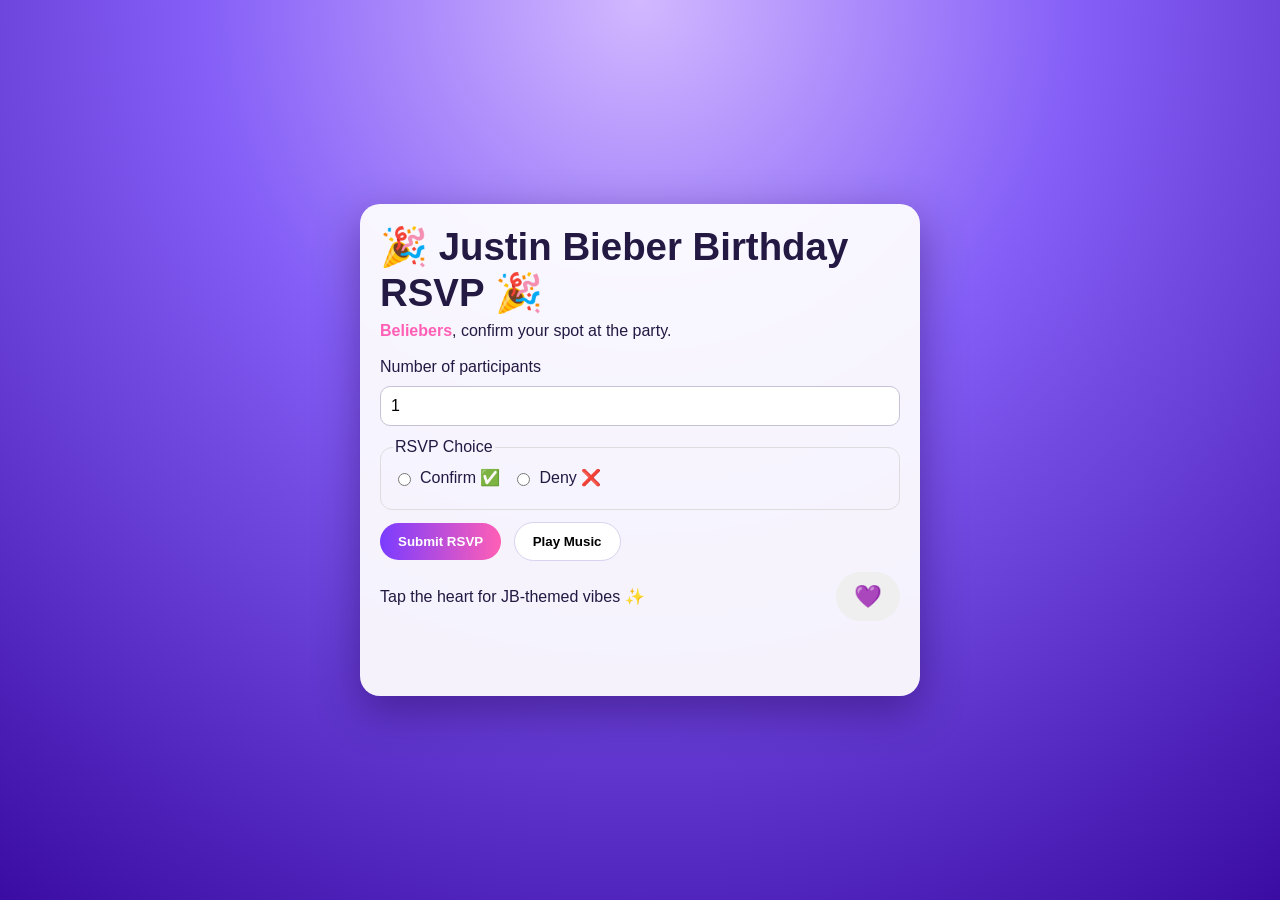
==== index.html @ 8f850f7c "feat: add JB-themed RSVP web app with responsive UI and music support Agent-Logs-Url: https://github" ====
<!doctype html>
<html lang="en">
  <head>
    <meta charset="UTF-8" />
    <meta name="viewport" content="width=device-width, initial-scale=1.0" />
    <title>Belieber Birthday RSVP</title>
    <style>
      :root {
        --jb-purple: #7a3cff;
        --jb-pink: #ff5fb5;
        --panel: #ffffffee;
        --text: #231942;
      }
      * {
        box-sizing: border-box;
      }
      body {
        margin: 0;
        min-height: 100vh;
        font-family: "Trebuchet MS", "Segoe UI", sans-serif;
        color: var(--text);
        background: radial-gradient(circle at top, #d2b8ff 0%, #845ef7 40%, #3a0ca3 100%);
        display: grid;
        place-items: center;
        padding: 16px;
      }
      .card {
        width: min(100%, 560px);
        background: var(--panel);
        border-radius: 20px;
        padding: 20px;
        box-shadow: 0 15px 45px #20004770;
      }
      h1 {
        margin: 0;
        font-size: clamp(1.7rem, 4vw, 2.4rem);
      }
      .subtitle {
        margin: 6px 0 18px;
      }
      .sparkle {
        color: var(--jb-pink);
        font-weight: 700;
      }
      fieldset {
        border: 1px solid #ddd;
        border-radius: 12px;
        margin: 12px 0;
        padding: 12px;
      }
      label {
        display: block;
        margin-bottom: 10px;
      }
      input[type="number"] {
        width: 100%;
        border-radius: 10px;
        border: 1px solid #c5c2d6;
        padding: 10px;
        font-size: 1rem;
      }
      .choices {
        display: flex;
        flex-wrap: wrap;
        gap: 12px;
      }
      .choices label {
        display: inline-flex;
        align-items: center;
        gap: 6px;
      }
      button {
        border: none;
        border-radius: 999px;
        padding: 11px 18px;
        font-weight: 700;
        cursor: pointer;
      }
      .submit {
        background: linear-gradient(90deg, var(--jb-purple), var(--jb-pink));
        color: #fff;
      }
      .music {
        margin-left: 8px;
        background: #fff;
        border: 1px solid #d7d3ef;
      }
      #response {
        margin-top: 14px;
        min-height: 1.5em;
        font-weight: 700;
      }
      .interactive {
        margin-top: 10px;
        display: flex;
        align-items: center;
        justify-content: space-between;
        gap: 12px;
      }
      .heart {
        font-size: 1.4rem;
        transition: transform 0.2s;
      }
      .heart.pulse {
        transform: scale(1.25);
      }
      @media (max-width: 520px) {
        .interactive {
          flex-direction: column;
          align-items: flex-start;
        }
      }
    </style>
  </head>
  <body>
    <main class="card">
      <h1>🎉 Justin Bieber Birthday RSVP 🎉</h1>
      <p class="subtitle"><span class="sparkle">Beliebers</span>, confirm your spot at the party.</p>

      <form id="rsvpForm">
        <label for="participants">Number of participants</label>
        <input id="participants" name="participants" type="number" min="0" max="20" value="1" required />

        <fieldset>
          <legend>RSVP Choice</legend>
          <div class="choices">
            <label><input type="radio" name="choice" value="confirm" required /> Confirm ✅</label>
            <label><input type="radio" name="choice" value="deny" /> Deny ❌</label>
          </div>
        </fieldset>

        <div>
          <button class="submit" type="submit">Submit RSVP</button>
          <button id="musicToggle" class="music" type="button" aria-pressed="false">Play Music</button>
        </div>
      </form>

      <div class="interactive">
        <p id="quote">Tap the heart for JB-themed vibes ✨</p>
        <button id="heartBtn" type="button" aria-label="Interactive heart reaction">
          <span id="heart" class="heart">💜</span>
        </button>
      </div>

      <p id="response" aria-live="polite"></p>

      <audio id="partyAudio" src="./assets/jb-party-theme.wav" loop></audio>
    </main>

    <script>
      const form = document.getElementById("rsvpForm");
      const participantsInput = document.getElementById("participants");
      const response = document.getElementById("response");
      const quote = document.getElementById("quote");
      const heart = document.getElementById("heart");
      const heartBtn = document.getElementById("heartBtn");
      const musicToggle = document.getElementById("musicToggle");
      const audio = document.getElementById("partyAudio");

      const quotes = [
        "Party mode: BELIEVE 🔥",
        "Keep calm and stay a Belieber 💫",
        "Purple lights, good vibes, great night 🎶",
      ];
      let quoteIndex = 0;

      document.querySelectorAll('input[name="choice"]').forEach((radio) => {
        radio.addEventListener("change", () => {
          if (radio.value === "deny" && radio.checked) {
            participantsInput.value = 0;
            participantsInput.setAttribute("readonly", "readonly");
          } else if (radio.value === "confirm" && radio.checked) {
            participantsInput.removeAttribute("readonly");
            if (Number(participantsInput.value) <= 0) participantsInput.value = 1;
          }
        });
      });

      form.addEventListener("submit", (event) => {
        event.preventDefault();
        const choice = new FormData(form).get("choice");
        const participants = Number(participantsInput.value);

        if (choice === "confirm") {
          response.textContent =
            participants > 0
              ? `Confirmed for ${participants} participant${participants === 1 ? "" : "s"} 🎉`
              : "Please add at least 1 participant to confirm.";
          return;
        }

        response.textContent = "RSVP denied. We will miss you at the party!";
      });

      heartBtn.addEventListener("click", () => {
        quoteIndex = (quoteIndex + 1) % quotes.length;
        quote.textContent = quotes[quoteIndex];
        heart.classList.add("pulse");
        setTimeout(() => heart.classList.remove("pulse"), 200);
      });

      const setMusicButton = (playing) => {
        musicToggle.textContent = playing ? "Pause Music" : "Play Music";
        musicToggle.setAttribute("aria-pressed", String(playing));
      };

      musicToggle.addEventListener("click", async () => {
        if (audio.paused) {
          try {
            await audio.play();
            setMusicButton(true);
          } catch {
            response.textContent = "Music is ready, but your browser requires a tap to start playback.";
            setMusicButton(false);
          }
        } else {
          audio.pause();
          setMusicButton(false);
        }
      });

      window.addEventListener("load", async () => {
        try {
          await audio.play();
          setMusicButton(true);
        } catch {
          setMusicButton(false);
        }
      });
    </script>
  </body>
</html>
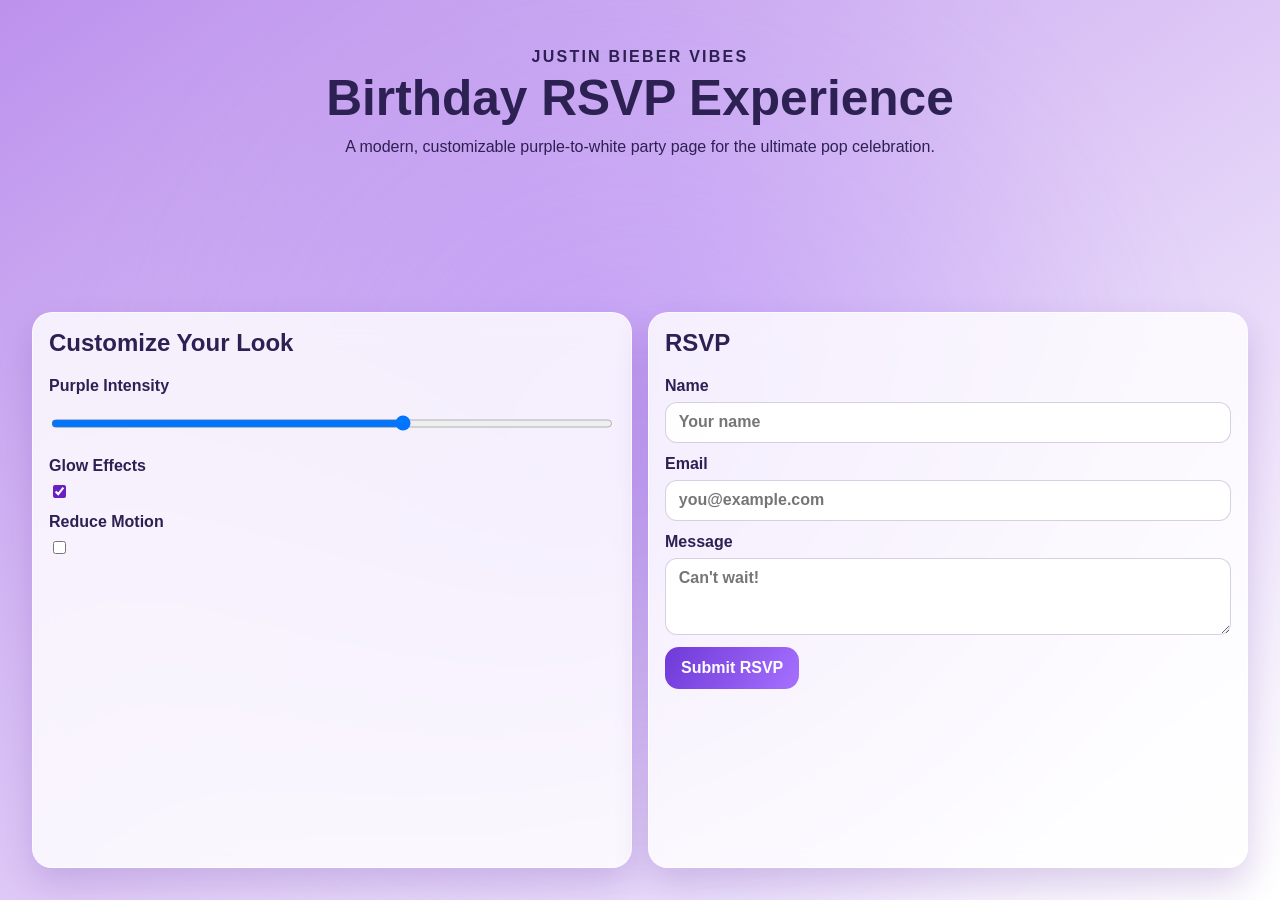
==== commit 73ceb916: "feat: improve accessibility for labels and reduced-motion defaults Agent-Logs-Url: https://github.co" ====
--- a/index.html
+++ b/index.html
@@ -1,232 +1,70 @@
-<!doctype html>
+<!DOCTYPE html>
 <html lang="en">
   <head>
     <meta charset="UTF-8" />
     <meta name="viewport" content="width=device-width, initial-scale=1.0" />
-    <title>Belieber Birthday RSVP</title>
-    <style>
-      :root {
-        --jb-purple: #7a3cff;
-        --jb-pink: #ff5fb5;
-        --panel: #ffffffee;
-        --text: #231942;
-      }
-      * {
-        box-sizing: border-box;
-      }
-      body {
-        margin: 0;
-        min-height: 100vh;
-        font-family: "Trebuchet MS", "Segoe UI", sans-serif;
-        color: var(--text);
-        background: radial-gradient(circle at top, #d2b8ff 0%, #845ef7 40%, #3a0ca3 100%);
-        display: grid;
-        place-items: center;
-        padding: 16px;
-      }
-      .card {
-        width: min(100%, 560px);
-        background: var(--panel);
-        border-radius: 20px;
-        padding: 20px;
-        box-shadow: 0 15px 45px #20004770;
-      }
-      h1 {
-        margin: 0;
-        font-size: clamp(1.7rem, 4vw, 2.4rem);
-      }
-      .subtitle {
-        margin: 6px 0 18px;
-      }
-      .sparkle {
-        color: var(--jb-pink);
-        font-weight: 700;
-      }
-      fieldset {
-        border: 1px solid #ddd;
-        border-radius: 12px;
-        margin: 12px 0;
-        padding: 12px;
-      }
-      label {
-        display: block;
-        margin-bottom: 10px;
-      }
-      input[type="number"] {
-        width: 100%;
-        border-radius: 10px;
-        border: 1px solid #c5c2d6;
-        padding: 10px;
-        font-size: 1rem;
-      }
-      .choices {
-        display: flex;
-        flex-wrap: wrap;
-        gap: 12px;
-      }
-      .choices label {
-        display: inline-flex;
-        align-items: center;
-        gap: 6px;
-      }
-      button {
-        border: none;
-        border-radius: 999px;
-        padding: 11px 18px;
-        font-weight: 700;
-        cursor: pointer;
-      }
-      .submit {
-        background: linear-gradient(90deg, var(--jb-purple), var(--jb-pink));
-        color: #fff;
-      }
-      .music {
-        margin-left: 8px;
-        background: #fff;
-        border: 1px solid #d7d3ef;
-      }
-      #response {
-        margin-top: 14px;
-        min-height: 1.5em;
-        font-weight: 700;
-      }
-      .interactive {
-        margin-top: 10px;
-        display: flex;
-        align-items: center;
-        justify-content: space-between;
-        gap: 12px;
-      }
-      .heart {
-        font-size: 1.4rem;
-        transition: transform 0.2s;
-      }
-      .heart.pulse {
-        transform: scale(1.25);
-      }
-      @media (max-width: 520px) {
-        .interactive {
-          flex-direction: column;
-          align-items: flex-start;
-        }
-      }
-    </style>
+    <meta
+      name="description"
+      content="Justin Bieber-themed RSVP experience with modern customization."
+    />
+    <title>JB Birthday RSVP</title>
+    <link rel="stylesheet" href="./styles.css" />
   </head>
   <body>
-    <main class="card">
-      <h1>🎉 Justin Bieber Birthday RSVP 🎉</h1>
-      <p class="subtitle"><span class="sparkle">Beliebers</span>, confirm your spot at the party.</p>
+    <div class="background-glow"></div>
+    <header class="hero">
+      <p class="eyebrow">Justin Bieber Vibes</p>
+      <h1>Birthday RSVP Experience</h1>
+      <p class="subtitle">
+        A modern, customizable purple-to-white party page for the ultimate
+        pop celebration.
+      </p>
+    </header>
 
-      <form id="rsvpForm">
-        <label for="participants">Number of participants</label>
-        <input id="participants" name="participants" type="number" min="0" max="20" value="1" required />
+    <main class="layout">
+      <section class="card customizer" aria-labelledby="customizer-title">
+        <h2 id="customizer-title">Customize Your Look</h2>
+        <label for="purpleRange">
+          Purple Intensity
+          <input id="purpleRange" type="range" min="40" max="95" value="75" />
+        </label>
+        <label for="glowToggle">
+          Glow Effects
+          <input id="glowToggle" type="checkbox" checked />
+        </label>
+        <label for="motionToggle">
+          Reduce Motion
+          <input id="motionToggle" type="checkbox" />
+        </label>
+      </section>
 
-        <fieldset>
-          <legend>RSVP Choice</legend>
-          <div class="choices">
-            <label><input type="radio" name="choice" value="confirm" required /> Confirm ✅</label>
-            <label><input type="radio" name="choice" value="deny" /> Deny ❌</label>
-          </div>
-        </fieldset>
-
-        <div>
-          <button class="submit" type="submit">Submit RSVP</button>
-          <button id="musicToggle" class="music" type="button" aria-pressed="false">Play Music</button>
-        </div>
-      </form>
-
-      <div class="interactive">
-        <p id="quote">Tap the heart for JB-themed vibes ✨</p>
-        <button id="heartBtn" type="button" aria-label="Interactive heart reaction">
-          <span id="heart" class="heart">💜</span>
-        </button>
-      </div>
-
-      <p id="response" aria-live="polite"></p>
-
-      <audio id="partyAudio" src="./assets/jb-party-theme.wav" loop></audio>
+      <section class="card rsvp" aria-labelledby="rsvp-title">
+        <h2 id="rsvp-title">RSVP</h2>
+        <form id="rsvpForm" novalidate>
+          <label for="name">
+            Name
+            <input id="name" name="name" type="text" placeholder="Your name" required />
+          </label>
+          <label for="email">
+            Email
+            <input
+              id="email"
+              name="email"
+              type="email"
+              placeholder="you@example.com"
+              required
+            />
+          </label>
+          <label for="message">
+            Message
+            <textarea id="message" name="message" rows="3" placeholder="Can't wait!"></textarea>
+          </label>
+          <button type="submit">Submit RSVP</button>
+        </form>
+        <p id="status" role="status" aria-live="polite"></p>
+      </section>
     </main>
 
-    <script>
-      const form = document.getElementById("rsvpForm");
-      const participantsInput = document.getElementById("participants");
-      const response = document.getElementById("response");
-      const quote = document.getElementById("quote");
-      const heart = document.getElementById("heart");
-      const heartBtn = document.getElementById("heartBtn");
-      const musicToggle = document.getElementById("musicToggle");
-      const audio = document.getElementById("partyAudio");
-
-      const quotes = [
-        "Party mode: BELIEVE 🔥",
-        "Keep calm and stay a Belieber 💫",
-        "Purple lights, good vibes, great night 🎶",
-      ];
-      let quoteIndex = 0;
-
-      document.querySelectorAll('input[name="choice"]').forEach((radio) => {
-        radio.addEventListener("change", () => {
-          if (radio.value === "deny" && radio.checked) {
-            participantsInput.value = 0;
-            participantsInput.setAttribute("readonly", "readonly");
-          } else if (radio.value === "confirm" && radio.checked) {
-            participantsInput.removeAttribute("readonly");
-            if (Number(participantsInput.value) <= 0) participantsInput.value = 1;
-          }
-        });
-      });
-
-      form.addEventListener("submit", (event) => {
-        event.preventDefault();
-        const choice = new FormData(form).get("choice");
-        const participants = Number(participantsInput.value);
-
-        if (choice === "confirm") {
-          response.textContent =
-            participants > 0
-              ? `Confirmed for ${participants} participant${participants === 1 ? "" : "s"} 🎉`
-              : "Please add at least 1 participant to confirm.";
-          return;
-        }
-
-        response.textContent = "RSVP denied. We will miss you at the party!";
-      });
-
-      heartBtn.addEventListener("click", () => {
-        quoteIndex = (quoteIndex + 1) % quotes.length;
-        quote.textContent = quotes[quoteIndex];
-        heart.classList.add("pulse");
-        setTimeout(() => heart.classList.remove("pulse"), 200);
-      });
-
-      const setMusicButton = (playing) => {
-        musicToggle.textContent = playing ? "Pause Music" : "Play Music";
-        musicToggle.setAttribute("aria-pressed", String(playing));
-      };
-
-      musicToggle.addEventListener("click", async () => {
-        if (audio.paused) {
-          try {
-            await audio.play();
-            setMusicButton(true);
-          } catch {
-            response.textContent = "Music is ready, but your browser requires a tap to start playback.";
-            setMusicButton(false);
-          }
-        } else {
-          audio.pause();
-          setMusicButton(false);
-        }
-      });
-
-      window.addEventListener("load", async () => {
-        try {
-          await audio.play();
-          setMusicButton(true);
-        } catch {
-          setMusicButton(false);
-        }
-      });
-    </script>
+    <script src="./script.js"></script>
   </body>
 </html>
--- a/styles.css
+++ b/styles.css
@@ -0,0 +1,149 @@
+:root {
+  --purple-h: 268;
+  --purple-s: 72%;
+  --purple-l: 75%;
+  --white: #ffffff;
+  --text: #2d2052;
+  --surface: rgba(255, 255, 255, 0.82);
+  --shadow: 0 16px 34px rgba(75, 21, 152, 0.18);
+}
+
+* {
+  box-sizing: border-box;
+}
+
+body {
+  margin: 0;
+  min-height: 100vh;
+  font-family: "Inter", "Segoe UI", Roboto, sans-serif;
+  color: var(--text);
+  background: linear-gradient(
+    145deg,
+    hsl(var(--purple-h), var(--purple-s), var(--purple-l)),
+    var(--white)
+  );
+  display: grid;
+  gap: 1.25rem;
+  padding: 2rem;
+}
+
+.background-glow {
+  position: fixed;
+  inset: -20%;
+  background: radial-gradient(circle, rgba(154, 97, 249, 0.35), transparent 50%);
+  filter: blur(40px);
+  pointer-events: none;
+  z-index: -1;
+  animation: pulse 4s ease-in-out infinite;
+}
+
+.hero {
+  text-align: center;
+}
+
+.eyebrow {
+  text-transform: uppercase;
+  letter-spacing: 0.14em;
+  font-weight: 700;
+  margin-bottom: 0.2rem;
+}
+
+h1 {
+  margin: 0;
+  font-size: clamp(2rem, 6vw, 3.1rem);
+}
+
+.subtitle {
+  margin: 0.7rem auto 0;
+  max-width: 45rem;
+}
+
+.layout {
+  display: grid;
+  gap: 1rem;
+  grid-template-columns: repeat(auto-fit, minmax(290px, 1fr));
+}
+
+.card {
+  background: var(--surface);
+  border: 1px solid rgba(255, 255, 255, 0.7);
+  border-radius: 20px;
+  padding: 1rem;
+  box-shadow: var(--shadow);
+  backdrop-filter: blur(14px);
+}
+
+h2 {
+  margin-top: 0;
+}
+
+label {
+  display: grid;
+  gap: 0.45rem;
+  margin-bottom: 0.75rem;
+  font-weight: 600;
+}
+
+input,
+textarea,
+button {
+  font: inherit;
+}
+
+input[type="text"],
+input[type="email"],
+textarea,
+input[type="range"] {
+  border: 1px solid rgba(87, 54, 136, 0.24);
+  border-radius: 12px;
+  padding: 0.65rem 0.8rem;
+  background: rgba(255, 255, 255, 0.95);
+}
+
+input[type="checkbox"] {
+  accent-color: hsl(var(--purple-h), var(--purple-s), 44%);
+  justify-self: start;
+}
+
+button {
+  background: linear-gradient(120deg, #6f39d8, #a670ff);
+  color: #fff;
+  border: 0;
+  border-radius: 14px;
+  padding: 0.75rem 1rem;
+  font-weight: 700;
+  cursor: pointer;
+  transition: transform 0.2s ease, box-shadow 0.2s ease;
+}
+
+button:hover {
+  transform: translateY(-2px);
+  box-shadow: 0 10px 18px rgba(111, 57, 216, 0.35);
+}
+
+#status {
+  min-height: 1.5em;
+  margin: 0.2rem 0 0;
+  font-weight: 600;
+}
+
+body.no-motion * {
+  animation: none !important;
+  transition: none !important;
+}
+
+body.no-glow .background-glow {
+  display: none;
+}
+
+@keyframes pulse {
+  0%,
+  100% {
+    transform: scale(0.9);
+    opacity: 0.8;
+  }
+  50% {
+    transform: scale(1.1);
+    opacity: 1;
+  }
+}
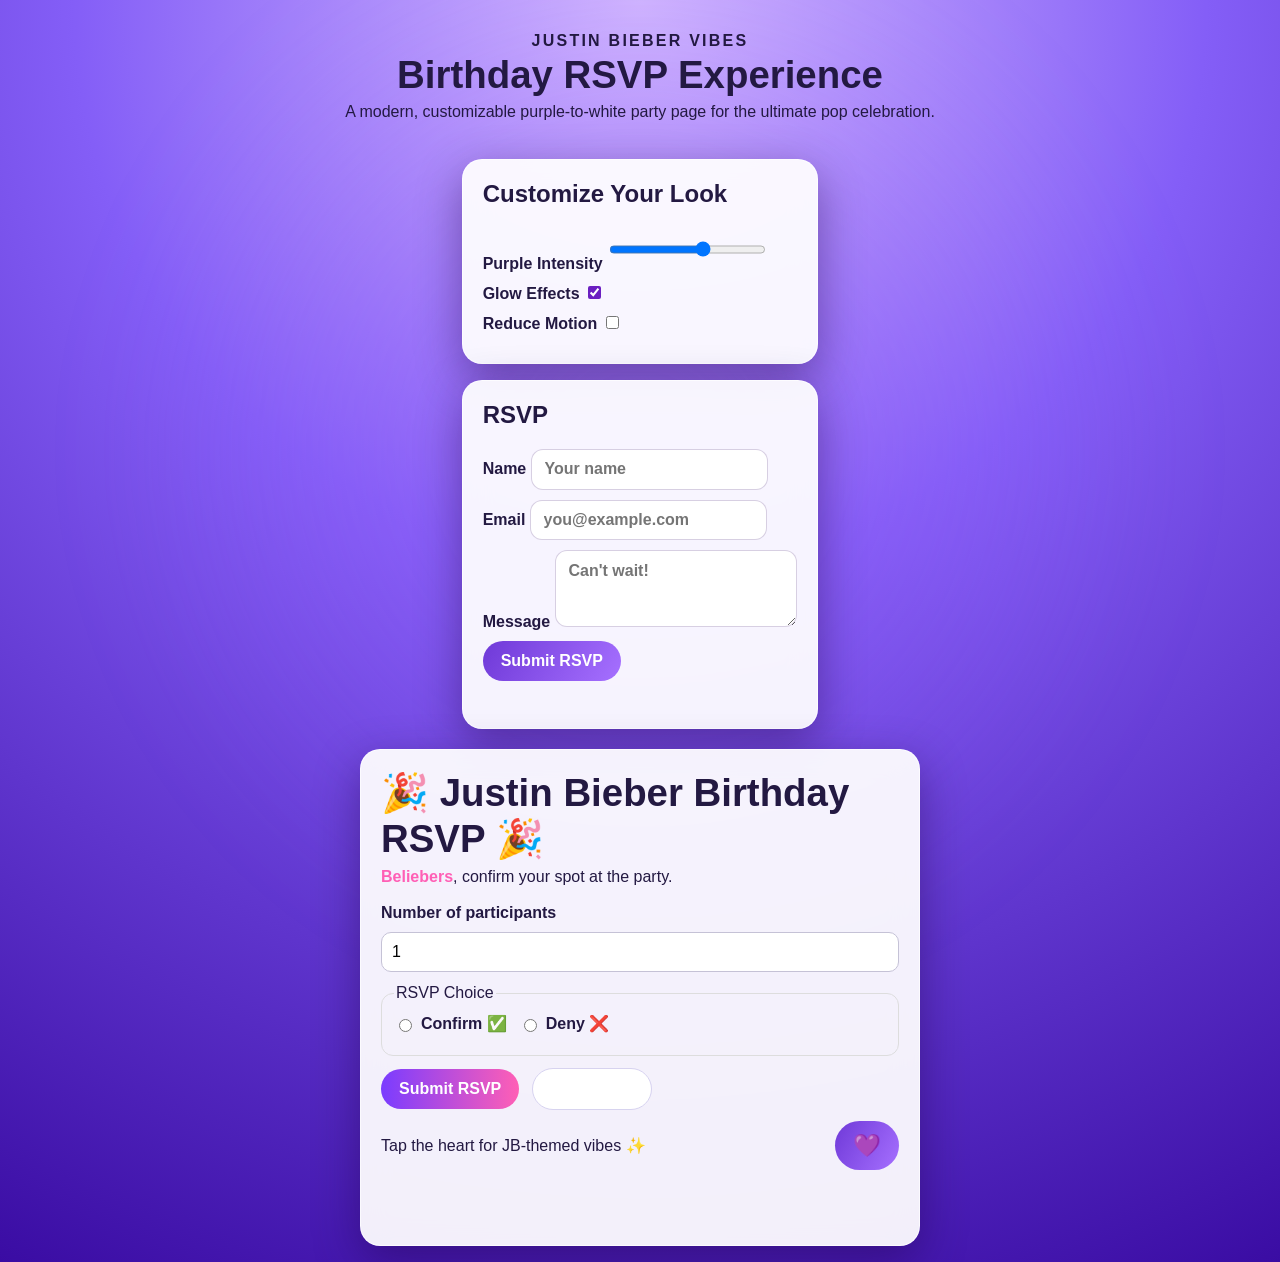
==== commit f89f18f4: "Merge branch 'main' into copilot/add-modern-website-customization" ====
--- a/index.html
+++ b/index.html
@@ -1,4 +1,5 @@
 <!DOCTYPE html>
+<!doctype html>
 <html lang="en">
   <head>
     <meta charset="UTF-8" />
@@ -66,5 +67,230 @@
     </main>
 
     <script src="./script.js"></script>
+    <title>Belieber Birthday RSVP</title>
+    <style>
+      :root {
+        --jb-purple: #7a3cff;
+        --jb-pink: #ff5fb5;
+        --panel: #ffffffee;
+        --text: #231942;
+      }
+      * {
+        box-sizing: border-box;
+      }
+      body {
+        margin: 0;
+        min-height: 100vh;
+        font-family: "Trebuchet MS", "Segoe UI", sans-serif;
+        color: var(--text);
+        background: radial-gradient(circle at top, #d2b8ff 0%, #845ef7 40%, #3a0ca3 100%);
+        display: grid;
+        place-items: center;
+        padding: 16px;
+      }
+      .card {
+        width: min(100%, 560px);
+        background: var(--panel);
+        border-radius: 20px;
+        padding: 20px;
+        box-shadow: 0 15px 45px #20004770;
+      }
+      h1 {
+        margin: 0;
+        font-size: clamp(1.7rem, 4vw, 2.4rem);
+      }
+      .subtitle {
+        margin: 6px 0 18px;
+      }
+      .sparkle {
+        color: var(--jb-pink);
+        font-weight: 700;
+      }
+      fieldset {
+        border: 1px solid #ddd;
+        border-radius: 12px;
+        margin: 12px 0;
+        padding: 12px;
+      }
+      label {
+        display: block;
+        margin-bottom: 10px;
+      }
+      input[type="number"] {
+        width: 100%;
+        border-radius: 10px;
+        border: 1px solid #c5c2d6;
+        padding: 10px;
+        font-size: 1rem;
+      }
+      .choices {
+        display: flex;
+        flex-wrap: wrap;
+        gap: 12px;
+      }
+      .choices label {
+        display: inline-flex;
+        align-items: center;
+        gap: 6px;
+      }
+      button {
+        border: none;
+        border-radius: 999px;
+        padding: 11px 18px;
+        font-weight: 700;
+        cursor: pointer;
+      }
+      .submit {
+        background: linear-gradient(90deg, var(--jb-purple), var(--jb-pink));
+        color: #fff;
+      }
+      .music {
+        margin-left: 8px;
+        background: #fff;
+        border: 1px solid #d7d3ef;
+      }
+      #response {
+        margin-top: 14px;
+        min-height: 1.5em;
+        font-weight: 700;
+      }
+      .interactive {
+        margin-top: 10px;
+        display: flex;
+        align-items: center;
+        justify-content: space-between;
+        gap: 12px;
+      }
+      .heart {
+        font-size: 1.4rem;
+        transition: transform 0.2s;
+      }
+      .heart.pulse {
+        transform: scale(1.25);
+      }
+      @media (max-width: 520px) {
+        .interactive {
+          flex-direction: column;
+          align-items: flex-start;
+        }
+      }
+    </style>
+  </head>
+  <body>
+    <main class="card">
+      <h1>🎉 Justin Bieber Birthday RSVP 🎉</h1>
+      <p class="subtitle"><span class="sparkle">Beliebers</span>, confirm your spot at the party.</p>
+
+      <form id="rsvpForm">
+        <label for="participants">Number of participants</label>
+        <input id="participants" name="participants" type="number" min="0" max="20" value="1" required />
+
+        <fieldset>
+          <legend>RSVP Choice</legend>
+          <div class="choices">
+            <label><input type="radio" name="choice" value="confirm" required /> Confirm ✅</label>
+            <label><input type="radio" name="choice" value="deny" /> Deny ❌</label>
+          </div>
+        </fieldset>
+
+        <div>
+          <button class="submit" type="submit">Submit RSVP</button>
+          <button id="musicToggle" class="music" type="button" aria-pressed="false">Play Music</button>
+        </div>
+      </form>
+
+      <div class="interactive">
+        <p id="quote">Tap the heart for JB-themed vibes ✨</p>
+        <button id="heartBtn" type="button" aria-label="Interactive heart reaction">
+          <span id="heart" class="heart">💜</span>
+        </button>
+      </div>
+
+      <p id="response" aria-live="polite"></p>
+
+      <audio id="partyAudio" src="./assets/jb-party-theme.wav" loop></audio>
+    </main>
+
+    <script>
+      const form = document.getElementById("rsvpForm");
+      const participantsInput = document.getElementById("participants");
+      const response = document.getElementById("response");
+      const quote = document.getElementById("quote");
+      const heart = document.getElementById("heart");
+      const heartBtn = document.getElementById("heartBtn");
+      const musicToggle = document.getElementById("musicToggle");
+      const audio = document.getElementById("partyAudio");
+
+      const quotes = [
+        "Party mode: BELIEVE 🔥",
+        "Keep calm and stay a Belieber 💫",
+        "Purple lights, good vibes, great night 🎶",
+      ];
+      let quoteIndex = 0;
+
+      document.querySelectorAll('input[name="choice"]').forEach((radio) => {
+        radio.addEventListener("change", () => {
+          if (radio.value === "deny" && radio.checked) {
+            participantsInput.value = 0;
+            participantsInput.setAttribute("readonly", "readonly");
+          } else if (radio.value === "confirm" && radio.checked) {
+            participantsInput.removeAttribute("readonly");
+            if (Number(participantsInput.value) <= 0) participantsInput.value = 1;
+          }
+        });
+      });
+
+      form.addEventListener("submit", (event) => {
+        event.preventDefault();
+        const choice = new FormData(form).get("choice");
+        const participants = Number(participantsInput.value);
+
+        if (choice === "confirm") {
+          response.textContent =
+            participants > 0
+              ? `Confirmed for ${participants} participant${participants === 1 ? "" : "s"} 🎉`
+              : "Please add at least 1 participant to confirm.";
+          return;
+        }
+
+        response.textContent = "RSVP denied. We will miss you at the party!";
+      });
+
+      heartBtn.addEventListener("click", () => {
+        quoteIndex = (quoteIndex + 1) % quotes.length;
+        quote.textContent = quotes[quoteIndex];
+        heart.classList.add("pulse");
+        setTimeout(() => heart.classList.remove("pulse"), 200);
+      });
+
+      const setMusicButton = (playing) => {
+        musicToggle.textContent = playing ? "Pause Music" : "Play Music";
+        musicToggle.setAttribute("aria-pressed", String(playing));
+      };
+
+      musicToggle.addEventListener("click", async () => {
+        if (audio.paused) {
+          try {
+            await audio.play();
+            setMusicButton(true);
+          } catch {
+            response.textContent = "Music is ready, but your browser requires a tap to start playback.";
+            setMusicButton(false);
+          }
+        } else {
+          audio.pause();
+          setMusicButton(false);
+        }
+      });
+
+      window.addEventListener("load", async () => {
+        try {
+          await audio.play();
+          setMusicButton(true);
+        } catch {
+          setMusicButton(false);
+        }
+      });
+    </script>
   </body>
 </html>
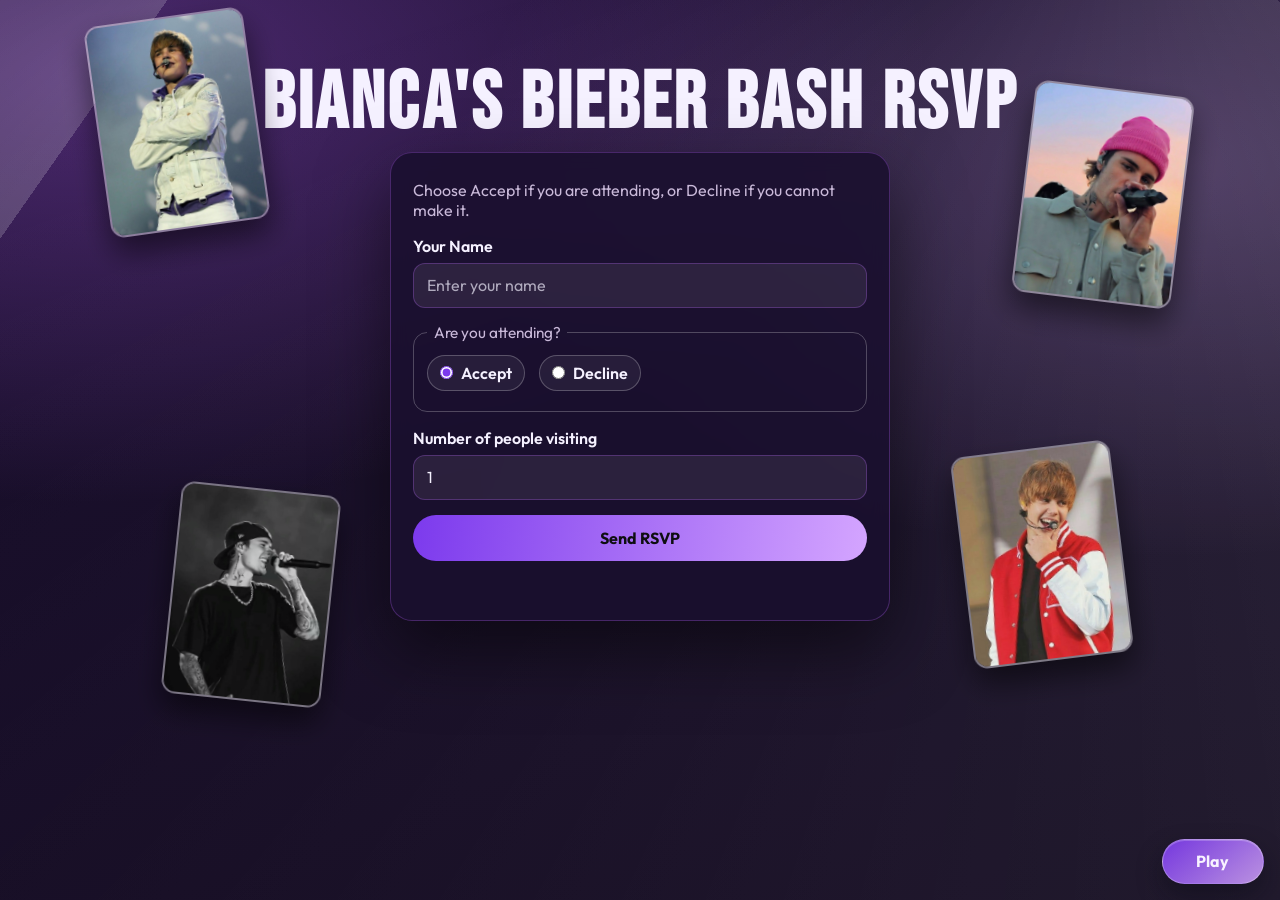
==== commit f52de727: "Add RSVP response pages with background music functionality - Created `sorry.html` for declined RSVP" ====
--- a/index.html
+++ b/index.html
@@ -1,4 +1,3 @@
-<!DOCTYPE html>
 <!doctype html>
 <html lang="en">
   <head>
@@ -6,291 +5,118 @@
     <meta name="viewport" content="width=device-width, initial-scale=1.0" />
     <meta
       name="description"
-      content="Justin Bieber-themed RSVP experience with modern customization."
+      content="Justin Bieber birthday RSVP page with one guest-count RSVP form."
     />
-    <title>JB Birthday RSVP</title>
+    <title>Belieber Birthday RSVP</title>
+    <link rel="preconnect" href="https://fonts.googleapis.com" />
+    <link rel="preconnect" href="https://fonts.gstatic.com" crossorigin />
+    <link
+      href="https://fonts.googleapis.com/css2?family=Bebas+Neue&family=Outfit:wght@300;400;600;700&display=swap"
+      rel="stylesheet"
+    />
     <link rel="stylesheet" href="./styles.css" />
   </head>
-  <body>
-    <div class="background-glow"></div>
-    <header class="hero">
-      <p class="eyebrow">Justin Bieber Vibes</p>
-      <h1>Birthday RSVP Experience</h1>
-      <p class="subtitle">
-        A modern, customizable purple-to-white party page for the ultimate
-        pop celebration.
-      </p>
-    </header>
+  <body data-song-src="./assets/babyJB.wav">
+    <div class="stage-lights" aria-hidden="true"></div>
 
-    <main class="layout">
-      <section class="card customizer" aria-labelledby="customizer-title">
-        <h2 id="customizer-title">Customize Your Look</h2>
-        <label for="purpleRange">
-          Purple Intensity
-          <input id="purpleRange" type="range" min="40" max="95" value="75" />
-        </label>
-        <label for="glowToggle">
-          Glow Effects
-          <input id="glowToggle" type="checkbox" checked />
-        </label>
-        <label for="motionToggle">
-          Reduce Motion
-          <input id="motionToggle" type="checkbox" />
-        </label>
+    <main class="page-wrap">
+      <h1 class="title">   Bianca's Bieber Bash RSVP   </h1>
+
+      <section class="rsvp-panel" aria-labelledby="rsvp-title">
+        <p class="panel-copy">
+          Choose Accept if you are attending, or Decline if you cannot make it.
+        </p>
+
+        <form id="rsvpForm" novalidate>
+          <label for="guestName">Your Name</label>
+          <input
+            id="guestName"
+            name="guestName"
+            type="text"
+            placeholder="Enter your name"
+            autocomplete="name"
+            required
+          />
+
+          <fieldset class="attendance-group">
+            <legend>Are you attending?</legend>
+            <label class="choice-pill" for="attendingYes">
+              <input
+                id="attendingYes"
+                type="radio"
+                name="attendance"
+                value="rsvp"
+                checked
+                required
+              />
+              <span>Accept</span>
+            </label>
+            <label class="choice-pill" for="attendingNo">
+              <input id="attendingNo" type="radio" name="attendance" value="deny" required />
+              <span>Decline</span>
+            </label>
+          </fieldset>
+
+          <label for="guestCount">Number of people visiting</label>
+          <input
+            id="guestCount"
+            name="guestCount"
+            type="number"
+            min="1"
+            max="20"
+            value="1"
+            required
+          />
+
+          <div class="guest-names-group" id="guestNamesGroup" hidden>
+            <label>Guest Names</label>
+            <p class="guest-names-helper">Add a name for every additional guest.</p>
+            <div id="guestNamesInputs" class="guest-names-inputs"></div>
+          </div>
+
+          <button type="submit">Send RSVP</button>
+        </form>
+
+        <p id="status" class="status" role="status" aria-live="polite"></p>
       </section>
 
-      <section class="card rsvp" aria-labelledby="rsvp-title">
-        <h2 id="rsvp-title">RSVP</h2>
-        <form id="rsvpForm" novalidate>
-          <label for="name">
-            Name
-            <input id="name" name="name" type="text" placeholder="Your name" required />
-          </label>
-          <label for="email">
-            Email
-            <input
-              id="email"
-              name="email"
-              type="email"
-              placeholder="you@example.com"
-              required
-            />
-          </label>
-          <label for="message">
-            Message
-            <textarea id="message" name="message" rows="3" placeholder="Can't wait!"></textarea>
-          </label>
-          <button type="submit">Submit RSVP</button>
-        </form>
-        <p id="status" role="status" aria-live="polite"></p>
-      </section>
+      <div class="jb-collage" aria-hidden="true">
+        <img
+          class="jb-shot shot-1"
+          src="./assets/JB1.jpg"
+          alt=""
+          loading="lazy"
+        />
+        <img
+          class="jb-shot shot-2"
+          src="./assets/JB2.jpg"
+          alt=""
+          loading="lazy"
+        />
+        <img
+          class="jb-shot shot-3"
+          src="./assets/JB3.jpg"
+          alt=""
+          loading="lazy"
+        />
+        <img
+          class="jb-shot shot-4"
+          src="./assets/JB4.jpg"
+          alt=""
+          loading="lazy"
+        />
+      </div>
     </main>
 
+    <aside class="music-dock" aria-label="Background music controls">
+      <button id="musicToggle" type="button" aria-pressed="false">Play</button>
+    </aside>
+
+    <audio id="bgMusic" preload="auto" loop>
+      <source src="./assets/babyJB.wav" type="audio/wav" />
+    </audio>
+
+    <script src="./music-player.js"></script>
     <script src="./script.js"></script>
-    <title>Belieber Birthday RSVP</title>
-    <style>
-      :root {
-        --jb-purple: #7a3cff;
-        --jb-pink: #ff5fb5;
-        --panel: #ffffffee;
-        --text: #231942;
-      }
-      * {
-        box-sizing: border-box;
-      }
-      body {
-        margin: 0;
-        min-height: 100vh;
-        font-family: "Trebuchet MS", "Segoe UI", sans-serif;
-        color: var(--text);
-        background: radial-gradient(circle at top, #d2b8ff 0%, #845ef7 40%, #3a0ca3 100%);
-        display: grid;
-        place-items: center;
-        padding: 16px;
-      }
-      .card {
-        width: min(100%, 560px);
-        background: var(--panel);
-        border-radius: 20px;
-        padding: 20px;
-        box-shadow: 0 15px 45px #20004770;
-      }
-      h1 {
-        margin: 0;
-        font-size: clamp(1.7rem, 4vw, 2.4rem);
-      }
-      .subtitle {
-        margin: 6px 0 18px;
-      }
-      .sparkle {
-        color: var(--jb-pink);
-        font-weight: 700;
-      }
-      fieldset {
-        border: 1px solid #ddd;
-        border-radius: 12px;
-        margin: 12px 0;
-        padding: 12px;
-      }
-      label {
-        display: block;
-        margin-bottom: 10px;
-      }
-      input[type="number"] {
-        width: 100%;
-        border-radius: 10px;
-        border: 1px solid #c5c2d6;
-        padding: 10px;
-        font-size: 1rem;
-      }
-      .choices {
-        display: flex;
-        flex-wrap: wrap;
-        gap: 12px;
-      }
-      .choices label {
-        display: inline-flex;
-        align-items: center;
-        gap: 6px;
-      }
-      button {
-        border: none;
-        border-radius: 999px;
-        padding: 11px 18px;
-        font-weight: 700;
-        cursor: pointer;
-      }
-      .submit {
-        background: linear-gradient(90deg, var(--jb-purple), var(--jb-pink));
-        color: #fff;
-      }
-      .music {
-        margin-left: 8px;
-        background: #fff;
-        border: 1px solid #d7d3ef;
-      }
-      #response {
-        margin-top: 14px;
-        min-height: 1.5em;
-        font-weight: 700;
-      }
-      .interactive {
-        margin-top: 10px;
-        display: flex;
-        align-items: center;
-        justify-content: space-between;
-        gap: 12px;
-      }
-      .heart {
-        font-size: 1.4rem;
-        transition: transform 0.2s;
-      }
-      .heart.pulse {
-        transform: scale(1.25);
-      }
-      @media (max-width: 520px) {
-        .interactive {
-          flex-direction: column;
-          align-items: flex-start;
-        }
-      }
-    </style>
-  </head>
-  <body>
-    <main class="card">
-      <h1>🎉 Justin Bieber Birthday RSVP 🎉</h1>
-      <p class="subtitle"><span class="sparkle">Beliebers</span>, confirm your spot at the party.</p>
-
-      <form id="rsvpForm">
-        <label for="participants">Number of participants</label>
-        <input id="participants" name="participants" type="number" min="0" max="20" value="1" required />
-
-        <fieldset>
-          <legend>RSVP Choice</legend>
-          <div class="choices">
-            <label><input type="radio" name="choice" value="confirm" required /> Confirm ✅</label>
-            <label><input type="radio" name="choice" value="deny" /> Deny ❌</label>
-          </div>
-        </fieldset>
-
-        <div>
-          <button class="submit" type="submit">Submit RSVP</button>
-          <button id="musicToggle" class="music" type="button" aria-pressed="false">Play Music</button>
-        </div>
-      </form>
-
-      <div class="interactive">
-        <p id="quote">Tap the heart for JB-themed vibes ✨</p>
-        <button id="heartBtn" type="button" aria-label="Interactive heart reaction">
-          <span id="heart" class="heart">💜</span>
-        </button>
-      </div>
-
-      <p id="response" aria-live="polite"></p>
-
-      <audio id="partyAudio" src="./assets/jb-party-theme.wav" loop></audio>
-    </main>
-
-    <script>
-      const form = document.getElementById("rsvpForm");
-      const participantsInput = document.getElementById("participants");
-      const response = document.getElementById("response");
-      const quote = document.getElementById("quote");
-      const heart = document.getElementById("heart");
-      const heartBtn = document.getElementById("heartBtn");
-      const musicToggle = document.getElementById("musicToggle");
-      const audio = document.getElementById("partyAudio");
-
-      const quotes = [
-        "Party mode: BELIEVE 🔥",
-        "Keep calm and stay a Belieber 💫",
-        "Purple lights, good vibes, great night 🎶",
-      ];
-      let quoteIndex = 0;
-
-      document.querySelectorAll('input[name="choice"]').forEach((radio) => {
-        radio.addEventListener("change", () => {
-          if (radio.value === "deny" && radio.checked) {
-            participantsInput.value = 0;
-            participantsInput.setAttribute("readonly", "readonly");
-          } else if (radio.value === "confirm" && radio.checked) {
-            participantsInput.removeAttribute("readonly");
-            if (Number(participantsInput.value) <= 0) participantsInput.value = 1;
-          }
-        });
-      });
-
-      form.addEventListener("submit", (event) => {
-        event.preventDefault();
-        const choice = new FormData(form).get("choice");
-        const participants = Number(participantsInput.value);
-
-        if (choice === "confirm") {
-          response.textContent =
-            participants > 0
-              ? `Confirmed for ${participants} participant${participants === 1 ? "" : "s"} 🎉`
-              : "Please add at least 1 participant to confirm.";
-          return;
-        }
-
-        response.textContent = "RSVP denied. We will miss you at the party!";
-      });
-
-      heartBtn.addEventListener("click", () => {
-        quoteIndex = (quoteIndex + 1) % quotes.length;
-        quote.textContent = quotes[quoteIndex];
-        heart.classList.add("pulse");
-        setTimeout(() => heart.classList.remove("pulse"), 200);
-      });
-
-      const setMusicButton = (playing) => {
-        musicToggle.textContent = playing ? "Pause Music" : "Play Music";
-        musicToggle.setAttribute("aria-pressed", String(playing));
-      };
-
-      musicToggle.addEventListener("click", async () => {
-        if (audio.paused) {
-          try {
-            await audio.play();
-            setMusicButton(true);
-          } catch {
-            response.textContent = "Music is ready, but your browser requires a tap to start playback.";
-            setMusicButton(false);
-          }
-        } else {
-          audio.pause();
-          setMusicButton(false);
-        }
-      });
-
-      window.addEventListener("load", async () => {
-        try {
-          await audio.play();
-          setMusicButton(true);
-        } catch {
-          setMusicButton(false);
-        }
-      });
-    </script>
   </body>
 </html>
--- a/styles.css
+++ b/styles.css
@@ -1,11 +1,14 @@
 :root {
-  --purple-h: 268;
-  --purple-s: 72%;
-  --purple-l: 75%;
-  --white: #ffffff;
-  --text: #2d2052;
-  --surface: rgba(255, 255, 255, 0.82);
-  --shadow: 0 16px 34px rgba(75, 21, 152, 0.18);
+  --bg-1: #1a0f2e;
+  --bg-2: #0d051a;
+  --ink: #f5f1ff;
+  --muted: #c9b9d9;
+  --panel: rgba(26, 15, 46, 0.88);
+  --line: rgba(186, 100, 255, 0.28);
+  --accent-1: #7c3aed;
+  --accent-2: #d4a5ff;
+  --ok: #5be39e;
+  --warn: #ffe078;
 }
 
 * {
@@ -15,135 +18,419 @@
 body {
   margin: 0;
   min-height: 100vh;
-  font-family: "Inter", "Segoe UI", Roboto, sans-serif;
-  color: var(--text);
-  background: linear-gradient(
-    145deg,
-    hsl(var(--purple-h), var(--purple-s), var(--purple-l)),
-    var(--white)
-  );
+  font-family: "Outfit", "Segoe UI", sans-serif;
+  color: var(--ink);
+  background:
+    radial-gradient(1400px 720px at 7% 8%, rgba(186, 100, 255, 0.32), transparent 60%),
+    radial-gradient(1200px 660px at 92% 18%, rgba(212, 165, 255, 0.24), transparent 60%),
+    linear-gradient(160deg, var(--bg-1), var(--bg-2));
+  overflow-x: hidden;
+}
+
+.stage-lights {
+  position: fixed;
+  inset: 0;
+  pointer-events: none;
+  background:
+    conic-gradient(from 215deg at 18% -10%, rgba(255, 255, 255, 0.18), transparent 35%),
+    conic-gradient(from 140deg at 88% -20%, rgba(255, 255, 255, 0.12), transparent 32%);
+  animation: sweep 10s ease-in-out infinite alternate;
+  z-index: 0;
+}
+
+.page-wrap {
+  width: min(900px, 100% - 2rem);
+  margin: 0 auto;
+  padding: 3.5rem 0 4rem;
+  position: relative;
+  z-index: 1;
+  animation: fadeIn 0.8s ease-out;
+}
+
+.title {
+  margin: 0;
+  text-align: center;
+  font-family: "Bebas Neue", Impact, sans-serif;
+  font-size: clamp(2.6rem, 10vw, 5rem);
+  letter-spacing: 0.04em;
+  animation: slideDown 0.7s cubic-bezier(0.34, 1.56, 0.64, 1);
+}
+
+.tagline {
+  margin: 0.45rem auto 1.8rem;
+  text-align: center;
+  color: var(--muted);
+  max-width: 45ch;
+}
+
+.rsvp-panel {
+  width: min(100%, 500px);
+  margin: 0 auto;
+  border: 1px solid var(--line);
+  border-radius: 22px;
+  background: var(--panel);
+  backdrop-filter: blur(9px);
+  box-shadow: 0 30px 70px rgba(0, 0, 0, 0.5);
+  padding: 1.4rem;
+  animation: slideUp 0.7s cubic-bezier(0.34, 1.56, 0.64, 1) 0.1s backwards;
+}
+
+h2 {
+  margin: 0;
+  font-family: "Bebas Neue", Impact, sans-serif;
+  letter-spacing: 0.04em;
+  font-size: 2rem;
+}
+
+.panel-copy {
+  margin: 0.3rem 0 1rem;
+  color: var(--muted);
+}
+
+label {
+  display: block;
+  margin: 0 0 0.4rem;
+  font-weight: 600;
+  animation: fadeIn 0.6s ease-out 0.2s backwards;
+}
+
+.attendance-group {
+  margin: 0 0 1rem;
+  padding: 0.8rem;
+  border: 1px solid rgba(255, 255, 255, 0.24);
+  border-radius: 14px;
+}
+
+.attendance-group legend {
+  padding: 0 0.4rem;
+  color: var(--muted);
+  font-size: 0.96rem;
+}
+
+.choice-pill {
+  display: inline-flex;
+  align-items: center;
+  gap: 0.5rem;
+  margin-right: 0.65rem;
+  margin-bottom: 0.5rem;
+  padding: 0.44rem 0.75rem;
+  border: 1px solid rgba(255, 255, 255, 0.24);
+  border-radius: 999px;
+  background: rgba(255, 255, 255, 0.06);
+}
+
+.choice-pill input {
+  width: auto;
+  margin: 0;
+  accent-color: #7c3aed;
+}
+
+input,
+button {
+  width: 100%;
+  font: inherit;
+}
+
+input {
+  margin-bottom: 0.95rem;
+  border: 1px solid rgba(186, 100, 255, 0.28);
+  border-radius: 12px;
+  background: rgba(255, 255, 255, 0.08);
+  color: var(--ink);
+  padding: 0.72rem 0.8rem;
+}
+
+textarea {
+  width: 100%;
+  margin-bottom: 0.95rem;
+  border: 1px solid rgba(186, 100, 255, 0.28);
+  border-radius: 12px;
+  background: rgba(255, 255, 255, 0.08);
+  color: var(--ink);
+  padding: 0.72rem 0.8rem;
+  font: inherit;
+  resize: vertical;
+  min-height: 7rem;
+}
+
+textarea::placeholder {
+  color: rgba(245, 241, 255, 0.66);
+}
+
+.guest-names-group {
+  margin-bottom: 1rem;
+}
+
+.guest-names-helper {
+  margin: 0 0 0.45rem;
+  color: var(--muted);
+  font-size: 0.9rem;
+}
+
+.guest-names-inputs {
   display: grid;
-  gap: 1.25rem;
-  padding: 2rem;
-}
-
-.background-glow {
-  position: fixed;
-  inset: -20%;
-  background: radial-gradient(circle, rgba(154, 97, 249, 0.35), transparent 50%);
-  filter: blur(40px);
-  pointer-events: none;
-  z-index: -1;
-  animation: pulse 4s ease-in-out infinite;
-}
-
-.hero {
-  text-align: center;
-}
-
-.eyebrow {
-  text-transform: uppercase;
-  letter-spacing: 0.14em;
-  font-weight: 700;
-  margin-bottom: 0.2rem;
-}
-
-h1 {
-  margin: 0;
-  font-size: clamp(2rem, 6vw, 3.1rem);
-}
-
-.subtitle {
-  margin: 0.7rem auto 0;
-  max-width: 45rem;
-}
-
-.layout {
-  display: grid;
-  gap: 1rem;
-  grid-template-columns: repeat(auto-fit, minmax(290px, 1fr));
-}
-
-.card {
-  background: var(--surface);
-  border: 1px solid rgba(255, 255, 255, 0.7);
-  border-radius: 20px;
-  padding: 1rem;
-  box-shadow: var(--shadow);
-  backdrop-filter: blur(14px);
-}
-
-h2 {
-  margin-top: 0;
-}
-
-label {
-  display: grid;
-  gap: 0.45rem;
-  margin-bottom: 0.75rem;
-  font-weight: 600;
-}
-
-input,
-textarea,
+  grid-template-columns: 1fr 1fr;
+  gap: 0.6rem;
+  max-height: 12rem;
+  overflow-y: auto;
+  padding-right: 0.4rem;
+}
+
+.guest-name-input-wrapper {
+  display: flex;
+  flex-direction: column;
+  gap: 0.25rem;
+}
+
+.guest-name-input-wrapper label {
+  font-size: 0.85rem;
+  color: var(--muted);
+}
+
+.guest-name-input-wrapper input {
+  width: 100%;
+  border: 1px solid rgba(186, 100, 255, 0.28);
+  border-radius: 12px;
+  background: rgba(255, 255, 255, 0.08);
+  color: var(--ink);
+  padding: 0.72rem 0.8rem;
+  font: inherit;
+}
+
+.guest-name-input-wrapper input::placeholder {
+  color: rgba(245, 241, 255, 0.66);
+}
+
+input::placeholder {
+  color: rgba(245, 241, 255, 0.66);
+}
+
 button {
-  font: inherit;
-}
-
-input[type="text"],
-input[type="email"],
-textarea,
-input[type="range"] {
-  border: 1px solid rgba(87, 54, 136, 0.24);
-  border-radius: 12px;
-  padding: 0.65rem 0.8rem;
-  background: rgba(255, 255, 255, 0.95);
-}
-
-input[type="checkbox"] {
-  accent-color: hsl(var(--purple-h), var(--purple-s), 44%);
-  justify-self: start;
-}
-
-button {
-  background: linear-gradient(120deg, #6f39d8, #a670ff);
-  color: #fff;
   border: 0;
-  border-radius: 14px;
-  padding: 0.75rem 1rem;
+  border-radius: 999px;
+  padding: 0.8rem 1rem;
   font-weight: 700;
   cursor: pointer;
-  transition: transform 0.2s ease, box-shadow 0.2s ease;
+  color: #0e0e10;
+  background: linear-gradient(98deg, var(--accent-1), var(--accent-2));
+  transition: all 0.3s ease;
 }
 
 button:hover {
+  transform: translateY(-2px) scale(1.01);
+  box-shadow: 0 14px 32px rgba(124, 58, 237, 0.35);
+  background: linear-gradient(98deg, #ffffff, #ffffff);
+  color: #7c3aed;
+}
+
+.status {
+  min-height: 1.4em;
+  margin: 0.9rem 0 0;
+  font-weight: 600;
+}
+
+.status.ok {
+  color: var(--ok);
+}
+
+.status.warn {
+  color: var(--warn);
+}
+
+.jb-collage {
+  position: absolute;
+  inset: 0;
+  pointer-events: none;
+}
+
+.jb-shot {
+  position: absolute;
+  width: clamp(84px, 14vw, 160px);
+  aspect-ratio: 3 / 4;
+  object-fit: cover;
+  border-radius: 14px;
+  border: 2px solid rgba(255, 255, 255, 0.44);
+  box-shadow: 0 16px 30px rgba(0, 0, 0, 0.55);
+  opacity: 0.96;
+}
+
+.music-dock {
+  position: fixed;
+  right: 1rem;
+  bottom: 1rem;
+  z-index: 9;
+}
+
+#musicToggle {
+  width: auto;
+  white-space: nowrap;
+  min-width: 6.4rem;
+  padding: 0.72rem 1rem;
+  border: 1px solid rgba(255, 255, 255, 0.26);
+  border-radius: 999px;
+  color: #f8f2ff;
+  background: linear-gradient(140deg, rgba(124, 58, 237, 0.92), rgba(212, 165, 255, 0.86));
+  box-shadow: 0 12px 26px rgba(8, 8, 20, 0.44), inset 0 1px 0 rgba(255, 255, 255, 0.22);
+  backdrop-filter: blur(12px);
+  transition: transform 0.22s ease, box-shadow 0.22s ease, background 0.22s ease;
+}
+
+#musicToggle:hover {
   transform: translateY(-2px);
-  box-shadow: 0 10px 18px rgba(111, 57, 216, 0.35);
-}
-
-#status {
-  min-height: 1.5em;
-  margin: 0.2rem 0 0;
-  font-weight: 600;
-}
-
-body.no-motion * {
-  animation: none !important;
-  transition: none !important;
-}
-
-body.no-glow .background-glow {
-  display: none;
-}
-
-@keyframes pulse {
-  0%,
-  100% {
-    transform: scale(0.9);
-    opacity: 0.8;
-  }
-  50% {
-    transform: scale(1.1);
+  box-shadow: 0 16px 30px rgba(8, 8, 20, 0.5), inset 0 1px 0 rgba(255, 255, 255, 0.28);
+  background: linear-gradient(140deg, rgba(139, 92, 246, 0.96), rgba(224, 170, 255, 0.9));
+}
+
+#musicToggle[aria-pressed="true"] {
+  background: linear-gradient(140deg, rgba(99, 102, 241, 0.92), rgba(167, 139, 250, 0.88));
+}
+
+.shot-1 {
+  top: 1rem;
+  left: -5.8rem;
+  transform: rotate(-8deg);
+}
+
+.shot-2 {
+  top: 5.5rem;
+  right: -5.8rem;
+  transform: rotate(7deg);
+}
+
+.shot-3 {
+  bottom: -1rem;
+  left: -1.2rem;
+  transform: rotate(6deg);
+}
+
+.shot-4 {
+  bottom: 1.5rem;
+  right: -2rem;
+  transform: rotate(-7deg);
+}
+
+@keyframes fadeIn {
+  from {
+    opacity: 0;
+  }
+  to {
     opacity: 1;
   }
 }
+
+@keyframes slideUp {
+  from {
+    opacity: 0;
+    transform: translateY(30px);
+  }
+  to {
+    opacity: 1;
+    transform: translateY(0);
+  }
+}
+
+@keyframes slideDown {
+  from {
+    opacity: 0;
+    transform: translateY(-20px);
+  }
+  to {
+    opacity: 1;
+    transform: translateY(0);
+  }
+}
+
+@keyframes slideIn {
+  from {
+    opacity: 0;
+    transform: translateX(30px);
+  }
+  to {
+    opacity: 1;
+    transform: translateX(0);
+  }
+}
+
+@media (max-width: 1100px) {
+  .page-wrap {
+    padding-bottom: 6rem;
+  }
+
+  .jb-collage {
+    position: static;
+    margin: 1.25rem auto 0;
+    display: grid;
+    grid-template-columns: repeat(2, minmax(0, 1fr));
+    gap: 0.8rem;
+    width: min(100%, 720px);
+    pointer-events: auto;
+  }
+
+  .jb-shot {
+    position: static;
+    width: 100%;
+    transform: none;
+    opacity: 0.96;
+    aspect-ratio: 3 / 4;
+  }
+}
+
+@media (max-width: 900px) {
+  .page-wrap {
+    padding-top: 2.2rem;
+    padding-bottom: 7rem;
+  }
+
+  .rsvp-panel {
+    margin-top: 1.2rem;
+    position: relative;
+    overflow: hidden;
+    background: url("./assets/JB2.jpg") center center / cover no-repeat;
+  }
+
+  .rsvp-panel::before {
+    content: "";
+    position: absolute;
+    inset: 0;
+    pointer-events: none;
+    background:
+      linear-gradient(180deg, rgba(20, 10, 34, 0.48), rgba(20, 10, 34, 0.72)),
+      radial-gradient(110% 80% at 50% 0%, rgba(124, 58, 237, 0.26), transparent 55%);
+  }
+
+  .rsvp-panel > * {
+    position: relative;
+    z-index: 1;
+  }
+
+  .rsvp-panel h2,
+  .rsvp-panel .panel-copy,
+  .rsvp-panel label,
+  .rsvp-panel legend,
+  .rsvp-panel .status {
+    text-shadow: 0 1px 2px rgba(0, 0, 0, 0.55);
+  }
+
+  .rsvp-panel .panel-copy,
+  .rsvp-panel label,
+  .rsvp-panel legend {
+    color: #f0e8ff;
+  }
+
+  .rsvp-panel h2 {
+    color: #f7efff;
+  }
+
+  .jb-collage {
+    display: none;
+  }
+
+  .jb-shot {
+    aspect-ratio: 1 / 1.18;
+  }
+
+  .music-dock {
+    right: 0.75rem;
+    bottom: 0.75rem;
+  }
+}
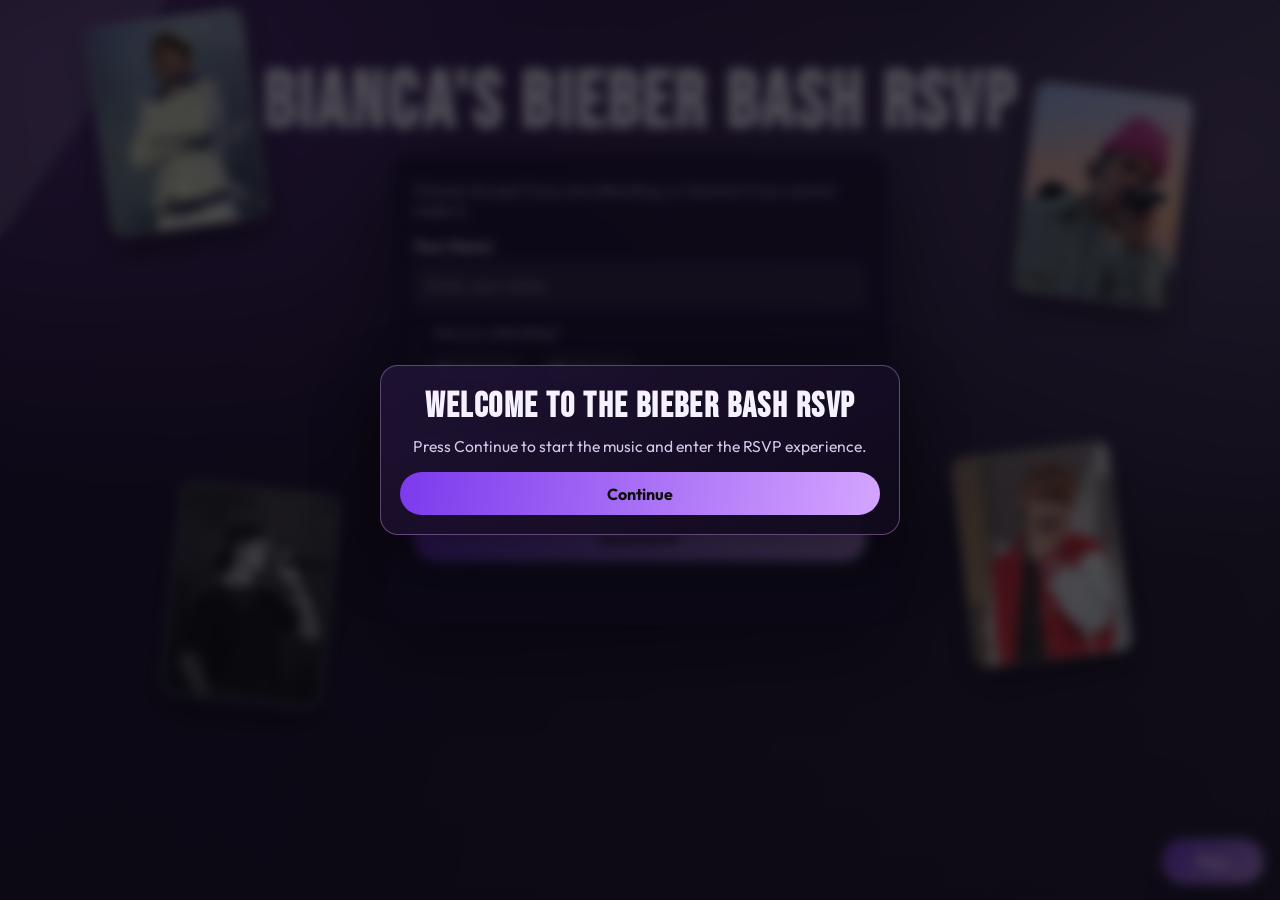
==== commit 0b5b49eb: "feat: added continue popup which auto plays music upon continue" ====
--- a/index.html
+++ b/index.html
@@ -16,7 +16,12 @@
     />
     <link rel="stylesheet" href="./styles.css" />
   </head>
-  <body data-song-src="./assets/babyJB.wav">
+  <body
+    data-song-src="./assets/babyJB.wav"
+    data-welcome-title="Welcome to the Bieber Bash RSVP"
+    data-welcome-copy="Press Continue to start the music and enter the RSVP experience."
+    data-welcome-button="Continue"
+  >
     <div class="stage-lights" aria-hidden="true"></div>
 
     <main class="page-wrap">
--- a/styles.css
+++ b/styles.css
@@ -1,3 +1,7 @@
+html {
+  height: 100%;
+}
+
 :root {
   --bg-1: #1a0f2e;
   --bg-2: #0d051a;
@@ -18,12 +22,14 @@
 body {
   margin: 0;
   min-height: 100vh;
+  min-height: var(--app-height, 100vh);
   font-family: "Outfit", "Segoe UI", sans-serif;
   color: var(--ink);
   background:
     radial-gradient(1400px 720px at 7% 8%, rgba(186, 100, 255, 0.32), transparent 60%),
     radial-gradient(1200px 660px at 92% 18%, rgba(212, 165, 255, 0.24), transparent 60%),
     linear-gradient(160deg, var(--bg-1), var(--bg-2));
+  background-attachment: fixed;
   overflow-x: hidden;
 }
 
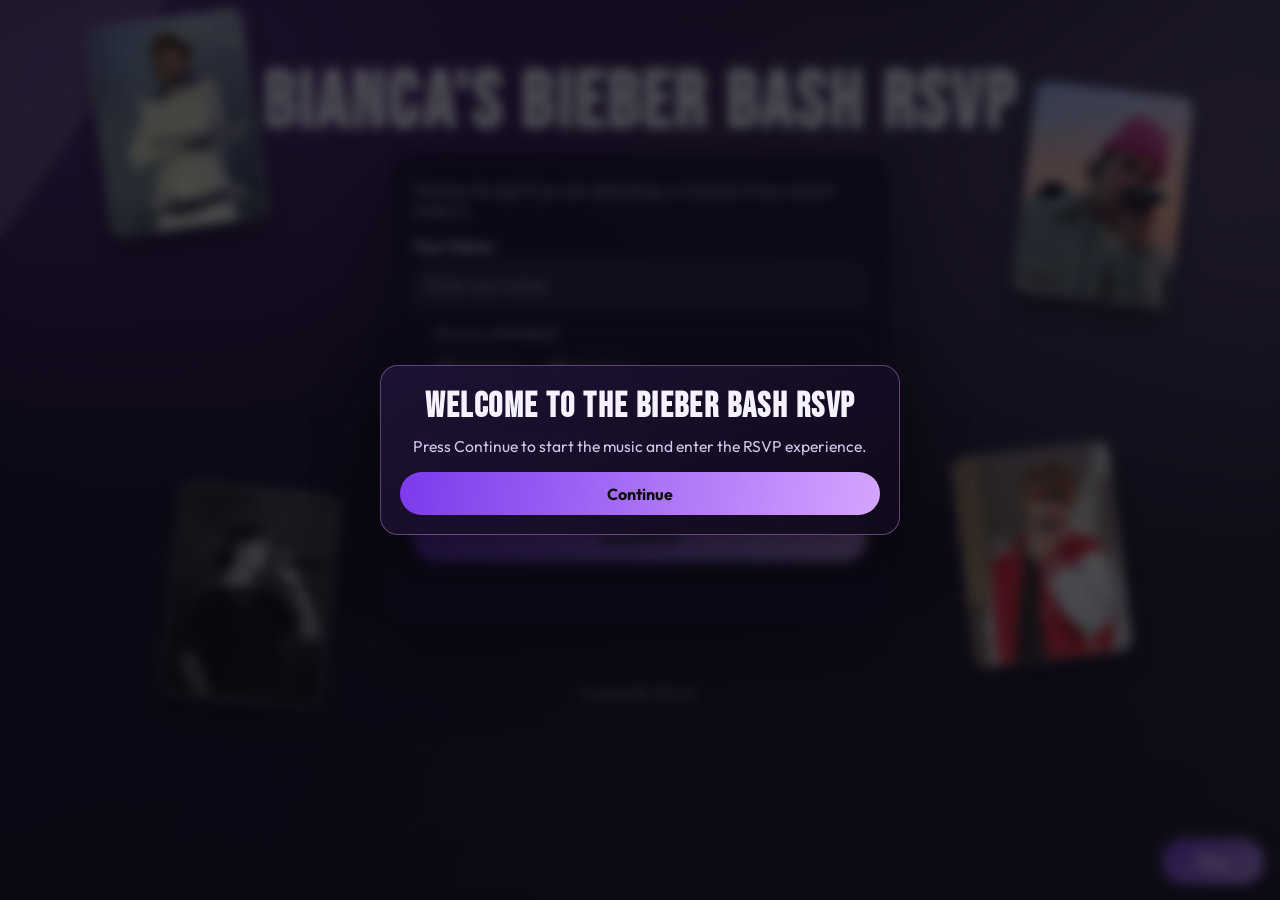
==== commit 313fa09b: "feat: add branding polish with creator tag, social metadata, and purple favicon" ====
--- a/index.html
+++ b/index.html
@@ -7,6 +7,25 @@
       name="description"
       content="Justin Bieber birthday RSVP page with one guest-count RSVP form."
     />
+    <meta property="og:type" content="website" />
+    <meta property="og:site_name" content="Bianca's Bieber Bash RSVP" />
+    <meta property="og:title" content="Bianca's Bieber Bash RSVP" />
+    <meta
+      property="og:description"
+      content="Beliebers only. Tell us if you are coming, then submit your details."
+    />
+    <meta property="og:url" content="https://rsvp.goldydev.com/" />
+    <meta property="og:image" content="https://rsvp.goldydev.com/assets/JB2.jpg" />
+    <meta property="og:image:alt" content="Bianca's Bieber Bash RSVP preview" />
+    <meta name="twitter:card" content="summary_large_image" />
+    <meta name="twitter:title" content="Bianca's Bieber Bash RSVP" />
+    <meta
+      name="twitter:description"
+      content="Beliebers only. Tell us if you are coming, then submit your details."
+    />
+    <meta name="twitter:image" content="https://rsvp.goldydev.com/assets/JB2.jpg" />
+    <link rel="icon" type="image/png" href="./assets/favicon-purple.png" />
+    <link rel="apple-touch-icon" href="./assets/favicon-purple.png" />
     <title>Belieber Birthday RSVP</title>
     <link rel="preconnect" href="https://fonts.googleapis.com" />
     <link rel="preconnect" href="https://fonts.gstatic.com" crossorigin />
@@ -113,6 +132,8 @@
       </div>
     </main>
 
+    <p class="creator-tag">Created By: Rich G.</p>
+
     <aside class="music-dock" aria-label="Background music controls">
       <button id="musicToggle" type="button" aria-pressed="false">Play</button>
     </aside>
--- a/styles.css
+++ b/styles.css
@@ -267,6 +267,17 @@
   z-index: 9;
 }
 
+.creator-tag {
+  margin: 0 auto 5rem;
+  width: min(900px, 100% - 2rem);
+  text-align: center;
+  color: rgba(229, 218, 245, 0.68);
+  font-size: 0.8rem;
+  letter-spacing: 0.02em;
+  position: relative;
+  z-index: 1;
+}
+
 #musicToggle {
   width: auto;
   white-space: nowrap;
@@ -439,4 +450,9 @@
     right: 0.75rem;
     bottom: 0.75rem;
   }
-}
+
+  .creator-tag {
+    margin-bottom: 5.5rem;
+    font-size: 0.76rem;
+  }
+}
